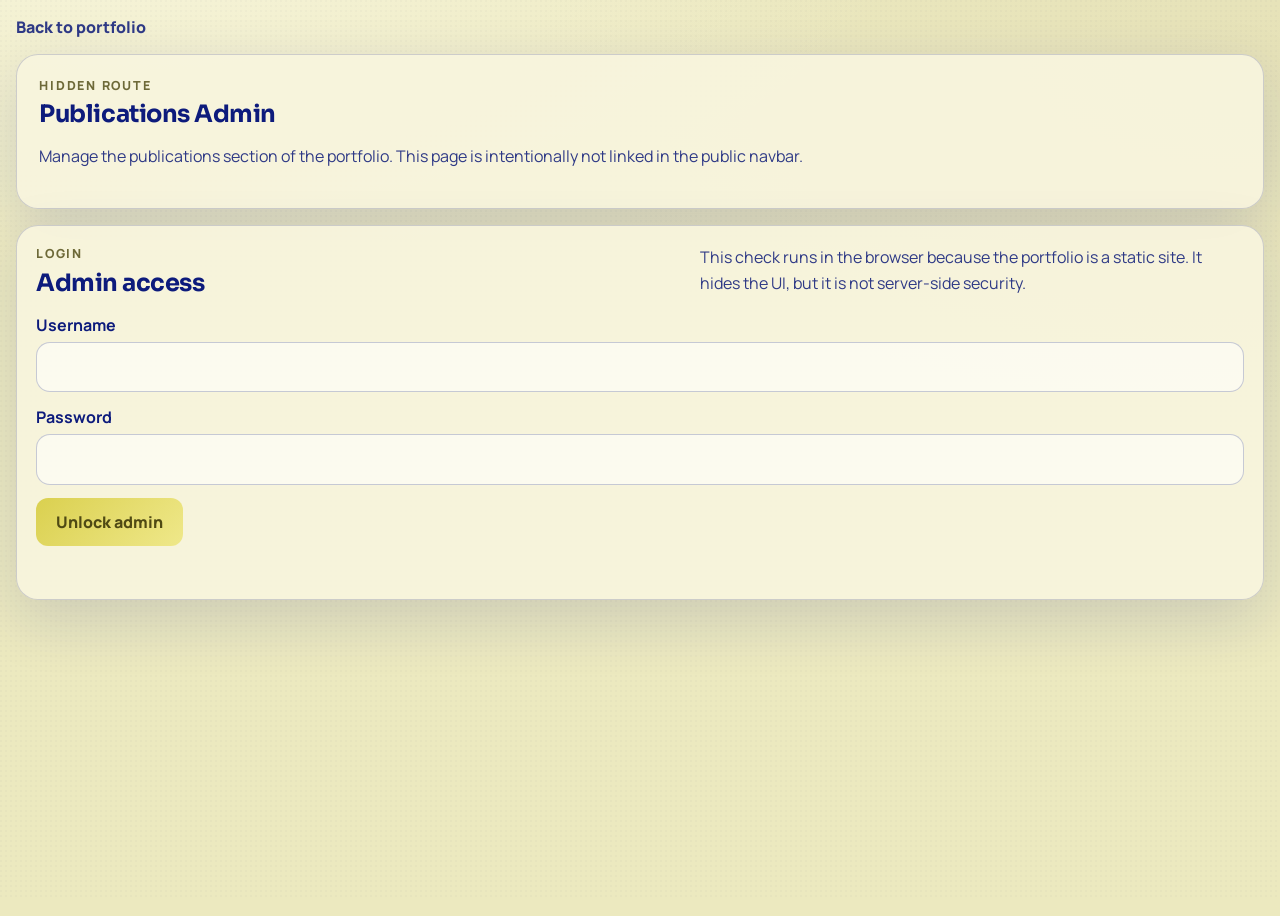
==== admin/index.html @ e62ab04a "Add publications section and admin publisher" ====
<!doctype html>
<html lang="en">
<head>
  <meta charset="UTF-8" />
  <meta name="viewport" content="width=device-width, initial-scale=1.0" />
  <meta name="robots" content="noindex, nofollow" />
  <title>Publications Admin | Elmir Aliyev</title>
  <link rel="preconnect" href="https://fonts.googleapis.com" />
  <link rel="preconnect" href="https://fonts.gstatic.com" crossorigin />
  <link href="https://fonts.googleapis.com/css2?family=Manrope:wght@400;500;700;800&family=Sora:wght@600;700;800&display=swap" rel="stylesheet" />
  <link rel="stylesheet" href="admin.css" />
</head>
<body>
  <div class="noise-layer" aria-hidden="true"></div>
  <main class="admin-shell">
    <a class="back-link" href="/">Back to portfolio</a>

    <section class="hero-card">
      <p class="eyebrow">Hidden Route</p>
      <h1>Publications Admin</h1>
      <p class="hero-copy">
        Manage the publications section of the portfolio. This page is intentionally not linked in the public navbar.
      </p>
    </section>

    <section class="panel" id="login-panel">
      <div class="panel-header">
        <div>
          <p class="eyebrow">Login</p>
          <h2>Admin access</h2>
        </div>
        <p class="panel-copy">
          This check runs in the browser because the portfolio is a static site. It hides the UI, but it is not server-side security.
        </p>
      </div>
      <form id="login-form" class="stack-form">
        <label>
          Username
          <input id="username" name="username" type="text" autocomplete="username" required />
        </label>
        <label>
          Password
          <input id="password" name="password" type="password" autocomplete="current-password" required />
        </label>
        <div class="form-actions">
          <button class="btn btn-primary" type="submit">Unlock admin</button>
        </div>
      </form>
      <p class="status-message" id="login-status" role="status" aria-live="polite"></p>
    </section>

    <section class="dashboard hidden" id="dashboard">
      <div class="dashboard-grid">
        <article class="panel">
          <div class="panel-header">
            <div>
              <p class="eyebrow">Editor</p>
              <h2>Add or update publication</h2>
            </div>
            <button class="text-button" id="logout-button" type="button">Logout</button>
          </div>
          <form id="publication-form" class="editor-grid">
            <input id="publication-id" name="publicationId" type="hidden" />

            <label class="field field-wide">
              Title
              <input id="publication-title" name="title" type="text" required />
            </label>

            <label class="field field-wide">
              Authors
              <input id="publication-authors" name="authors" type="text" placeholder="Elmir Aliyev, Co-author Name" />
            </label>

            <label class="field">
              Year
              <input id="publication-year" name="year" type="number" min="1900" max="2100" placeholder="2026" />
            </label>

            <label class="field">
              Type
              <input id="publication-type" name="type" type="text" placeholder="Journal, Preprint, Conference" />
            </label>

            <label class="field field-wide">
              Venue
              <input id="publication-venue" name="venue" type="text" placeholder="Journal name, conference, or publisher" />
            </label>

            <label class="field field-wide">
              Summary
              <textarea id="publication-summary" name="summary" rows="4" placeholder="Short abstract or one-paragraph summary"></textarea>
            </label>

            <label class="field">
              Link label
              <input id="publication-link-label" name="linkLabel" type="text" placeholder="Open publication" />
            </label>

            <label class="field">
              Link URL
              <input id="publication-url" name="url" type="url" placeholder="https://..." />
            </label>

            <div class="form-actions field-wide">
              <button class="btn btn-primary" type="submit">Save publication</button>
              <button class="btn btn-secondary" id="clear-form-button" type="button">Clear form</button>
            </div>
          </form>
          <p class="status-message" id="editor-status" role="status" aria-live="polite"></p>
        </article>

        <article class="panel">
          <div class="panel-header">
            <div>
              <p class="eyebrow">Publish</p>
              <h2>Push changes live</h2>
            </div>
          </div>
          <p class="panel-copy">
            Your edits stay as a local draft until you publish. To update the live website for everyone, enter a GitHub fine-grained token with contents write access to <strong>elmiraliyev123/elmiraliyev123.github.io</strong>.
          </p>
          <div class="stack-form">
            <label>
              GitHub token
              <input id="github-token" type="password" autocomplete="off" placeholder="github_pat_..." />
            </label>
            <div class="form-actions">
              <button class="btn btn-primary" id="publish-button" type="button">Publish to website</button>
              <button class="btn btn-secondary" id="reset-button" type="button">Reset to published</button>
            </div>
          </div>
          <p class="status-message" id="publish-status" role="status" aria-live="polite"></p>
        </article>
      </div>

      <section class="panel">
        <div class="panel-header">
          <div>
            <p class="eyebrow">Current Draft</p>
            <h2>Publications list</h2>
          </div>
          <p class="panel-copy">Edit or remove entries below. Changes are saved to this browser as a draft until you publish them.</p>
        </div>
        <div class="publication-admin-list" id="admin-publications-list"></div>
      </section>
    </section>
  </main>
  <script src="admin.js"></script>
</body>
</html>
---- admin/admin.css ----
:root {
  --bg: #ece9bf;
  --bg-soft: #f5f2d8;
  --ink: #0d1b7c;
  --ink-soft: #2f3a86;
  --card: #f8f5de;
  --line: rgba(13, 27, 124, 0.18);
  --accent: #dad04f;
  --accent-soft: #efe88a;
  --success: #246a41;
  --danger: #8c2f2f;
  --shadow: 0 20px 60px rgba(13, 27, 124, 0.14);
}

* {
  box-sizing: border-box;
}

body {
  margin: 0;
  min-height: 100vh;
  color: var(--ink);
  font-family: "Manrope", sans-serif;
  background:
    radial-gradient(1200px 560px at 8% -12%, #f8f6de 0%, rgba(248, 246, 222, 0) 68%),
    radial-gradient(980px 480px at 98% 6%, #e6e2b8 0%, rgba(230, 226, 184, 0) 74%),
    var(--bg);
}

button,
input,
textarea {
  font: inherit;
}

.noise-layer {
  pointer-events: none;
  position: fixed;
  inset: 0;
  opacity: 0.14;
  background-image: radial-gradient(circle at 20% 20%, rgba(13, 27, 124, 0.16) 0 1px, transparent 1px);
  background-size: 5px 5px;
  mix-blend-mode: multiply;
}

.admin-shell {
  position: relative;
  width: min(1280px, calc(100% - 2rem));
  margin: 1rem auto 2rem;
  display: grid;
  gap: 1rem;
}

.back-link {
  width: fit-content;
  color: var(--ink-soft);
  text-decoration: none;
  font-weight: 800;
}

.hero-card,
.panel {
  background: rgba(248, 245, 222, 0.92);
  border: 1px solid var(--line);
  border-radius: 22px;
  box-shadow: var(--shadow);
}

.hero-card {
  padding: 1.35rem 1.4rem 1.55rem;
}

.hero-card h1,
.panel h2 {
  margin: 0;
  font-family: "Sora", sans-serif;
  letter-spacing: -0.02em;
}

.hero-copy,
.panel-copy,
.status-message {
  color: var(--ink-soft);
}

.panel {
  padding: 1.2rem;
}

.panel-header {
  display: flex;
  justify-content: space-between;
  gap: 1rem;
  align-items: start;
}

.panel-copy {
  margin: 0;
  max-width: 34rem;
  line-height: 1.6;
}

.eyebrow {
  margin: 0 0 0.35rem;
  font-size: 0.78rem;
  font-weight: 800;
  letter-spacing: 0.14em;
  text-transform: uppercase;
  color: rgba(79, 74, 20, 0.82);
}

.stack-form,
.field,
.editor-grid {
  display: grid;
  gap: 0.85rem;
}

.stack-form {
  margin-top: 1rem;
}

.editor-grid {
  margin-top: 1rem;
  grid-template-columns: repeat(2, minmax(0, 1fr));
}

.field-wide {
  grid-column: 1 / -1;
}

label {
  display: grid;
  gap: 0.4rem;
  font-weight: 700;
}

input,
textarea {
  width: 100%;
  border: 1px solid rgba(13, 27, 124, 0.22);
  border-radius: 14px;
  background: rgba(255, 255, 255, 0.52);
  color: var(--ink);
  padding: 0.82rem 0.92rem;
}

textarea {
  resize: vertical;
  min-height: 7rem;
}

input:focus,
textarea:focus {
  outline: 2px solid rgba(13, 27, 124, 0.18);
  outline-offset: 2px;
}

.dashboard-grid {
  display: grid;
  grid-template-columns: minmax(0, 1.2fr) minmax(0, 0.8fr);
  gap: 1rem;
}

.form-actions {
  display: flex;
  flex-wrap: wrap;
  gap: 0.7rem;
}

.btn,
.text-button {
  border: 0;
  border-radius: 12px;
  cursor: pointer;
  font-weight: 800;
}

.btn {
  padding: 0.82rem 1.25rem;
}

.btn-primary {
  background: linear-gradient(135deg, var(--accent), var(--accent-soft));
  color: #4f4a14;
}

.btn-secondary,
.text-button {
  background: transparent;
  color: var(--ink);
  border: 1px solid rgba(13, 27, 124, 0.24);
}

.text-button {
  padding: 0.58rem 0.9rem;
}

.status-message {
  min-height: 1.25rem;
  margin: 0.85rem 0 0;
  line-height: 1.5;
}

.status-message.success {
  color: var(--success);
}

.status-message.error {
  color: var(--danger);
}

.publication-admin-list {
  margin-top: 1rem;
  display: grid;
  gap: 0.85rem;
}

.publication-admin-card,
.empty-state {
  background: linear-gradient(180deg, rgba(248, 245, 222, 0.98), rgba(243, 239, 208, 0.9));
  border: 1px solid var(--line);
  border-radius: 18px;
  padding: 1rem 1.05rem;
}

.publication-admin-card h3,
.empty-state h3 {
  margin: 0;
  font-family: "Sora", sans-serif;
  font-size: 1.08rem;
}

.publication-meta,
.publication-summary {
  margin: 0.52rem 0 0;
  color: var(--ink-soft);
  line-height: 1.55;
}

.publication-admin-actions {
  margin-top: 0.9rem;
  display: flex;
  flex-wrap: wrap;
  gap: 0.6rem;
}

.hidden {
  display: none;
}

@media (max-width: 900px) {
  .dashboard-grid,
  .editor-grid {
    grid-template-columns: 1fr;
  }

  .field-wide {
    grid-column: auto;
  }

  .panel-header {
    flex-direction: column;
  }
}
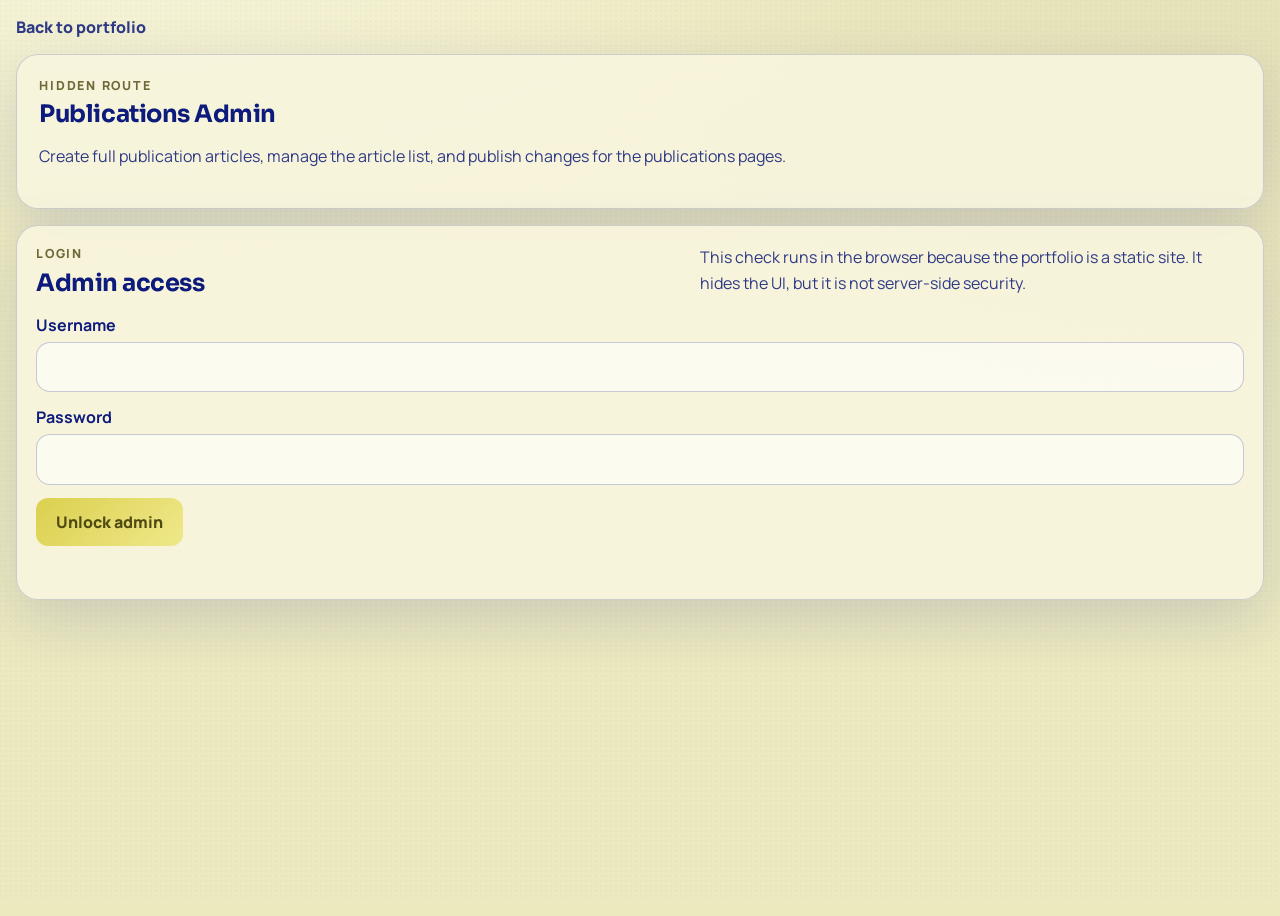
==== commit c63ebe09: "Move publications to dedicated pages" ====
--- a/admin/index.html
+++ b/admin/index.html
@@ -19,7 +19,7 @@
       <p class="eyebrow">Hidden Route</p>
       <h1>Publications Admin</h1>
       <p class="hero-copy">
-        Manage the publications section of the portfolio. This page is intentionally not linked in the public navbar.
+        Create full publication articles, manage the article list, and publish changes for the publications pages.
       </p>
     </section>
 
@@ -55,7 +55,7 @@
           <div class="panel-header">
             <div>
               <p class="eyebrow">Editor</p>
-              <h2>Add or update publication</h2>
+              <h2>Add or update article</h2>
             </div>
             <button class="text-button" id="logout-button" type="button">Logout</button>
           </div>
@@ -79,7 +79,7 @@
 
             <label class="field">
               Type
-              <input id="publication-type" name="type" type="text" placeholder="Journal, Preprint, Conference" />
+              <input id="publication-type" name="type" type="text" placeholder="Journal, Article, Preprint" />
             </label>
 
             <label class="field field-wide">
@@ -88,22 +88,27 @@
             </label>
 
             <label class="field field-wide">
-              Summary
-              <textarea id="publication-summary" name="summary" rows="4" placeholder="Short abstract or one-paragraph summary"></textarea>
+              Summary / excerpt
+              <textarea id="publication-summary" name="summary" rows="3" placeholder="Short summary used in the publications list"></textarea>
+            </label>
+
+            <label class="field field-wide">
+              Full article body
+              <textarea id="publication-body" name="body" rows="10" placeholder="Write the full article here. Separate paragraphs with blank lines."></textarea>
             </label>
 
             <label class="field">
-              Link label
-              <input id="publication-link-label" name="linkLabel" type="text" placeholder="Open publication" />
+              External link label
+              <input id="publication-link-label" name="linkLabel" type="text" placeholder="Open source" />
             </label>
 
             <label class="field">
-              Link URL
+              External link URL
               <input id="publication-url" name="url" type="url" placeholder="https://..." />
             </label>
 
             <div class="form-actions field-wide">
-              <button class="btn btn-primary" type="submit">Save publication</button>
+              <button class="btn btn-primary" type="submit">Save article draft</button>
               <button class="btn btn-secondary" id="clear-form-button" type="button">Clear form</button>
             </div>
           </form>
@@ -114,21 +119,15 @@
           <div class="panel-header">
             <div>
               <p class="eyebrow">Publish</p>
-              <h2>Push changes live</h2>
+              <h2>Publish article set</h2>
             </div>
           </div>
           <p class="panel-copy">
-            Your edits stay as a local draft until you publish. To update the live website for everyone, enter a GitHub fine-grained token with contents write access to <strong>elmiraliyev123/elmiraliyev123.github.io</strong>.
+            Publishing applies the current draft to the publications pages in this browser immediately. No personal access token is required.
           </p>
-          <div class="stack-form">
-            <label>
-              GitHub token
-              <input id="github-token" type="password" autocomplete="off" placeholder="github_pat_..." />
-            </label>
-            <div class="form-actions">
-              <button class="btn btn-primary" id="publish-button" type="button">Publish to website</button>
-              <button class="btn btn-secondary" id="reset-button" type="button">Reset to published</button>
-            </div>
+          <div class="form-actions publish-actions">
+            <button class="btn btn-primary" id="publish-button" type="button">Publish articles</button>
+            <button class="btn btn-secondary" id="reset-button" type="button">Reset to published</button>
           </div>
           <p class="status-message" id="publish-status" role="status" aria-live="polite"></p>
         </article>
@@ -138,14 +137,14 @@
         <div class="panel-header">
           <div>
             <p class="eyebrow">Current Draft</p>
-            <h2>Publications list</h2>
+            <h2>Article list</h2>
           </div>
-          <p class="panel-copy">Edit or remove entries below. Changes are saved to this browser as a draft until you publish them.</p>
+          <p class="panel-copy">Edit or remove entries below. The publications page only shows the published set.</p>
         </div>
         <div class="publication-admin-list" id="admin-publications-list"></div>
       </section>
     </section>
   </main>
-  <script src="admin.js"></script>
+  <script type="module" src="admin.js"></script>
 </body>
 </html>
